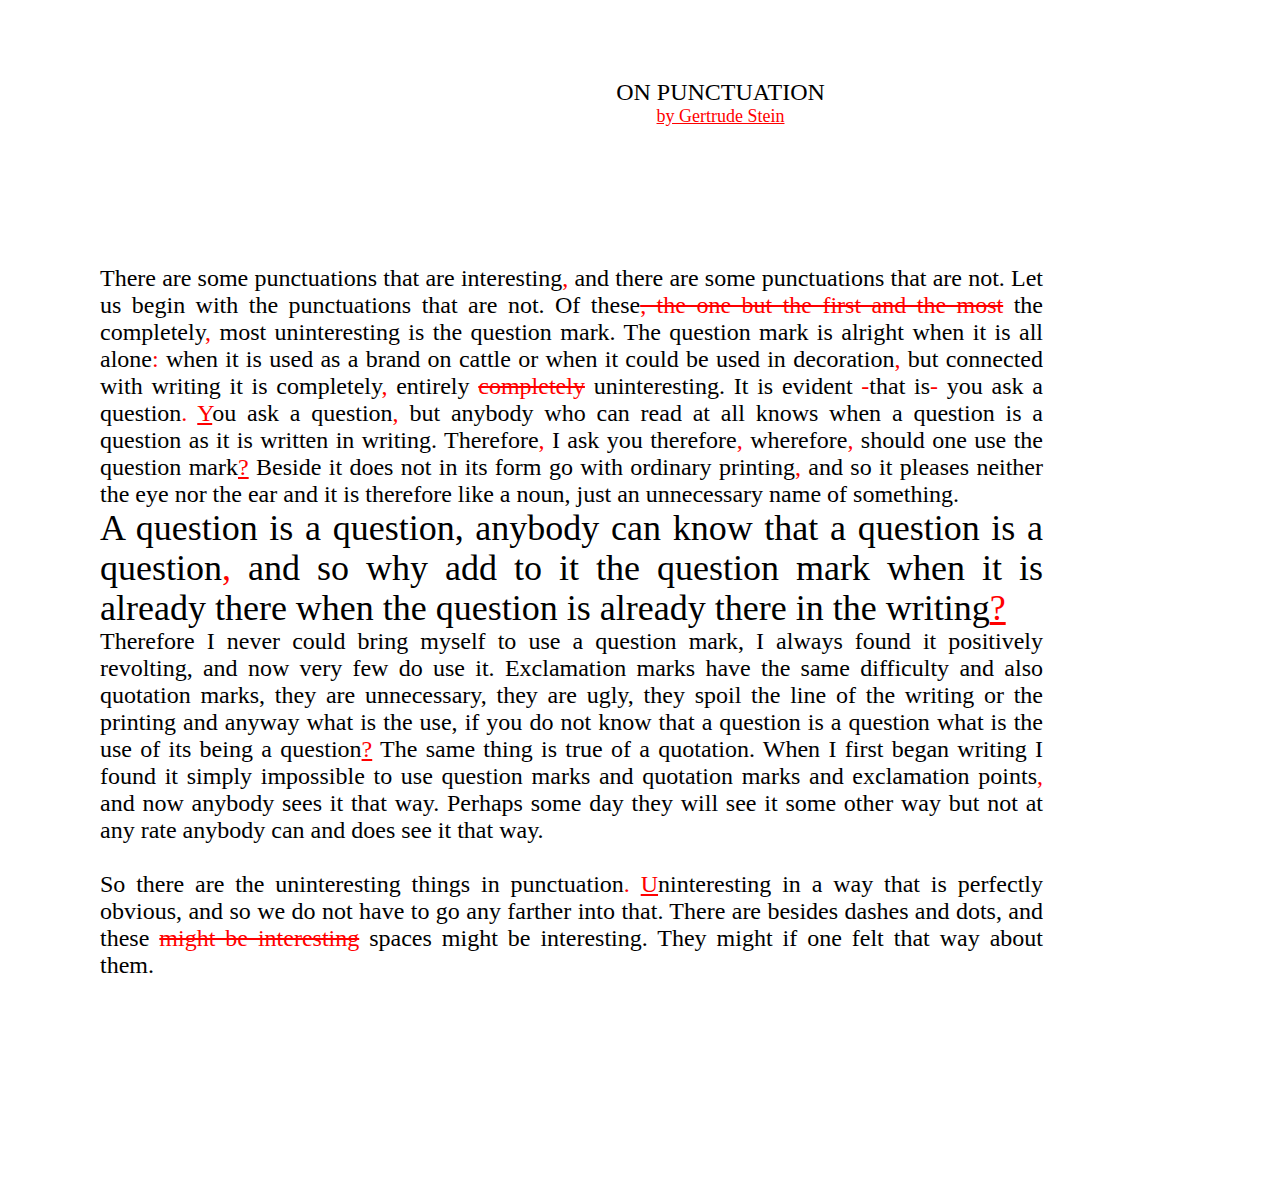
==== index2.html @ cead045f "first commit" ====
<!DOCTYPE html>
<html lang="en">
<head>
    <meta charset="UTF-8">
    <meta name="viewport" content="width=device-width, initial-scale=1.0">
    <link rel="stylesheet" href="normalize.css">
    <link rel="stylesheet" href="style2.css">
    <title>On Punctuation</title>
    <style>
        .thediv {
            text-align: justify;
            position: absolute;
            width: 943px;
            height: 350px;
            left: 100px;
            top: 265px;
            font-family: Ovo;
            font-style: normal;
            font-weight: normal;
            font-size: 24px;
            line-height: 27px;
            color: #000000;
        }
        body {
            Width: 1440px;
            Height: 1197px;
        }
        </style>
</head>
<body>
    <a href="index.html"><h1>ON PUNCTUATION</h1>
    <p>by Gertrude Stein</p></a>
    <div class="thediv">
        There are some punctuations that are interesting<span class="redtext">,</span> and there are some punctuations that are not. Let us begin with the punctuations that are not. Of these<span class="redtext"><s>, the one but the first and the most</s></span> the completely<span class="redtext">,</span> 
        most uninteresting is the question mark. The question mark is alright when it is all alone<span class="redtext">:</span> when it is used as a brand on cattle or when it could be used in decoration<span class="redtext">,</span> but connected with writing it is completely<span class="redtext">,</span> 
        entirely <span class="redtext"><s>completely</s></span> uninteresting. It is evident <span class="redtext">-</span>that is<span class="redtext">-</span> you ask a question<span class="redtext">. <u>Y</u></span>ou ask a question<span class="redtext">,</span> but anybody who can read at all knows when a question is a question as it is written in writing. 
        Therefore<span class="redtext">,</span> I ask you therefore<span class="redtext">,</span> wherefore<span class="redtext">,</span> should one use the question mark<span class="redtext"><u>?</u></span> Beside it does not in its form go with ordinary printing<span class="redtext">,</span> and so it pleases neither the eye nor the ear and it is therefore like a noun, just an unnecessary name of something. 
        <br>
        <span class="largetext">A question is a question, anybody can know that a question is a question<span class="redtext">,</span> and so why add to it the question mark when it is already there when the question is already there in the writing<span class="redtext"><u>?</u></span></span> 
        <br>
        Therefore I never could bring myself to use a question mark, I always found it positively revolting, and now very few do use it. Exclamation marks have the same difficulty and also quotation marks, 
        they are unnecessary, they are ugly, they spoil the line of the writing or the printing and anyway what is the use, if you do not know that a question is a question what is the use of its being a question<span class="redtext"><u>?</u></span> 
        The same thing is true of a quotation. When I first began writing I found it simply impossible to use question marks and quotation marks and exclamation points<span class="redtext">,</span> and now anybody sees it that way. 
        Perhaps some day they will see it some other way but not at any rate anybody can and does see it that way. 
        <br>
        <br>
        So there are the uninteresting things in punctuation<span class="redtext">. <u>U</u></span>ninteresting in a way that is perfectly obvious, 
        and so we do not have to go any farther into that. There are besides dashes and dots, and these <span class="redtext"><s>might be interesting</s></span> spaces might be interesting. They might if one felt that way about them. 
    </div>
    <a href="index2.html">
    <span class="circle1"></span></a>
    <a href="index3.html">
    <span class="circle2"></span></a>
    <a href="index4.html">
    <span class="circle3"></span></a>
    <a href="index5.html">
    <span class="circle4"></span></a>
    <a href="index6.html">
    <span class="circle5"></span></a>
    <a href="index7.html">
    <span class="circle6"></span></a>
    <h2>?</h2>

</body>
</html>
---- style2.css ----
@font-face {
    font-family: 'Ovo';
    src: url('Ovo.eot');
    src: url('Ovo.eot?#iefix') format('embedded-opentype'),
        url('Ovo.woff2') format('woff2'),
        url('Ovo.woff') format('woff'),
        url('Ovo.ttf') format('truetype'),
        url('Ovo.svg#Ovo') format('svg');
    font-weight: normal;
    font-style: normal;
    font-display: swap;
}
body, html {
    position: relative;
    width: 1440px;
    height: 900px;
    background: #FFFFFF;
    font-family: 'Ovo';
    color: black;
}
h1 {
    position: absolute;
    width: 645px;
    height: 277px;
    left: 398px;
    top: 63px;
    font-family: Ovo;
    font-style: normal;
    font-weight: normal;
    font-size: 24px;
    line-height: 27px;
    text-align: center;
    color: #000000;
}
p{
    position: absolute;
    width: 645px;
    height: 277px;
    left: 398px;
    top: 88px;
    font-family: Times;
    font-style: normal;
    font-weight: normal;
    font-size: 18px;
    line-height: 21px;
    text-align: center;
    text-decoration-line: underline;
    color: #FF0000;
}
.redtext {
    color: #FF0000;
}
.largetext {
    font-size: 36px;
    line-height: 40px;
}
.circle1 {
    position: absolute;
    width: 100px;
    height: 100px;
    left: 1331px;
    top: 238px;
    background: #FFFFFF;
    border: 2px solid #000000;
    border-radius: 50%;
    box-sizing: border-box;
}
.circle2 {
    position: absolute;
    width: 100px;
    height: 100px;
    left: 1389px;
    top: 358px;
    background: #FFF6F6;
    border: 2px solid #000000;
    border-radius: 50%;
    box-sizing: border-box;
}
.circle3 {
    position: absolute;
    width: 100px;
    height: 100px;
    left: 1389px;
    top: 478px;
    background: #FFE3E3;;
    border: 2px solid #000000;
    border-radius: 50%;
    box-sizing: border-box;
}
.circle4 {
    position: absolute;
    width: 100px;
    height: 100px;
    left: 1389px;
    top: 597px;
    background: #FFC8C8;
    border: 2px solid #000000;
    border-radius: 50%;
    box-sizing: border-box;
}
.circle5 {
    position: absolute;
    width: 100px;
    height: 100px;
    left: 1389px;
    top: 716px;
    background: #FF9090;
    border: 2px solid #000000;
    border-radius: 50%;
    box-sizing: border-box;
}
.circle6 {
    position: absolute;
    width: 100px;
    height: 100px;
    left: 1389px;
    top: 836px;
    background: #FF4B4B;
    border: 2px solid #000000;
    border-radius: 50%;
    box-sizing: border-box;
}
h2 {
    position: absolute;
    width: 471px;
    height: 162px;
    left: 1145px;
    top: 203px;
    font-family: Times;
    font-style: normal;
    font-weight: normal;
    font-size: 64px;
    line-height: 74px;
    text-align: center;
    color: #000000;
}
h3 {
    
}
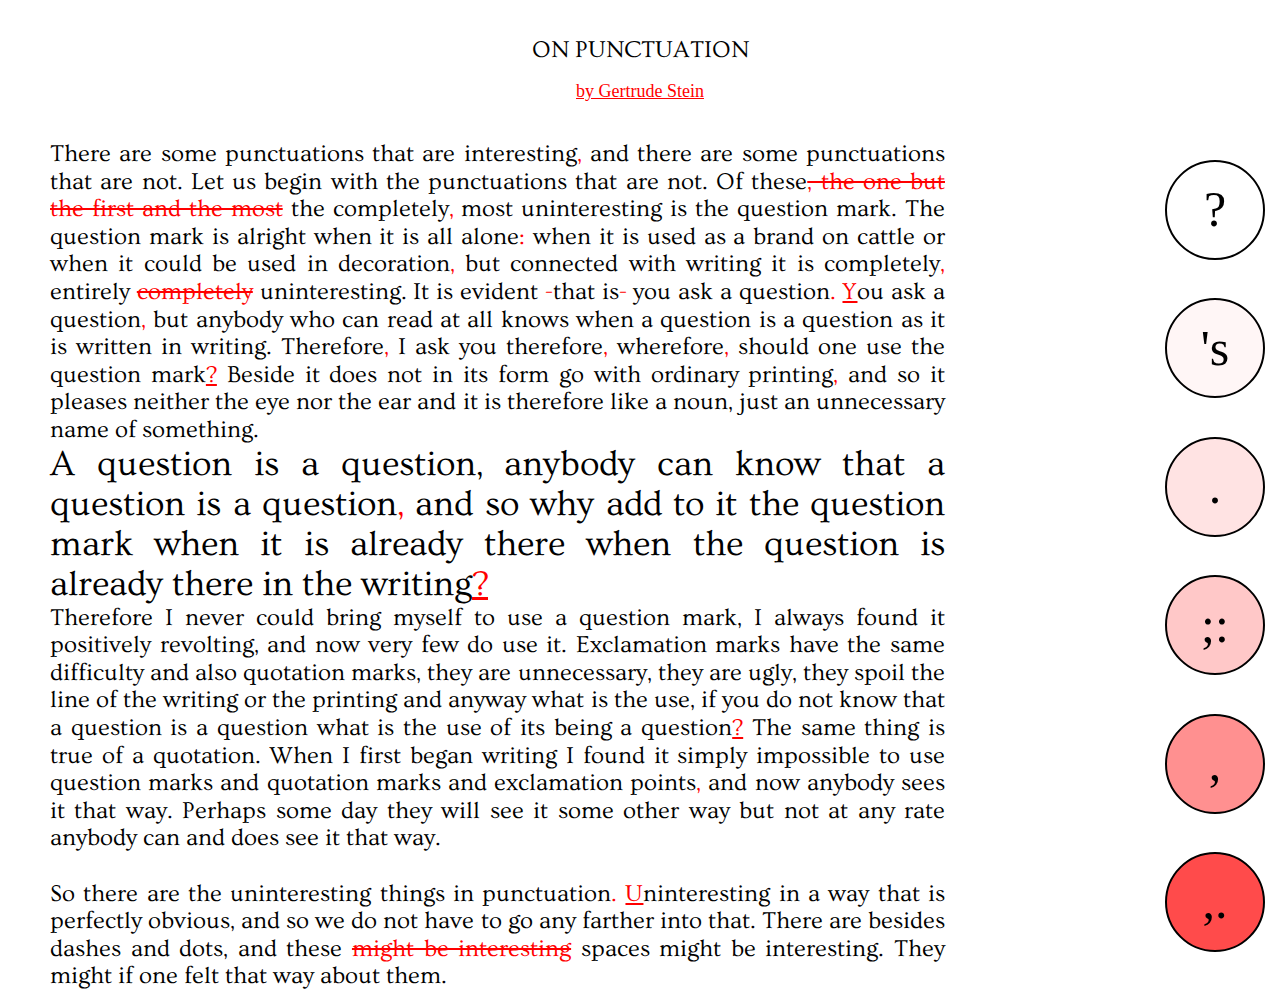
==== commit 106b8ca3: "second commit" ====
--- a/index2.html
+++ b/index2.html
@@ -7,59 +7,68 @@
     <link rel="stylesheet" href="style2.css">
     <title>On Punctuation</title>
     <style>
-        .thediv {
-            text-align: justify;
-            position: absolute;
-            width: 943px;
-            height: 350px;
-            left: 100px;
-            top: 265px;
-            font-family: Ovo;
+        .div1 {
+            font-family: 'Times New Roman', Times, serif;
             font-style: normal;
             font-weight: normal;
-            font-size: 24px;
-            line-height: 27px;
-            color: #000000;
+            font-size: 50px;
         }
-        body {
-            Width: 1440px;
-            Height: 1197px;
-        }
-        </style>
+    </style>
 </head>
 <body>
-    <a href="index.html"><h1>ON PUNCTUATION</h1>
-    <p>by Gertrude Stein</p></a>
-    <div class="thediv">
-        There are some punctuations that are interesting<span class="redtext">,</span> and there are some punctuations that are not. Let us begin with the punctuations that are not. Of these<span class="redtext"><s>, the one but the first and the most</s></span> the completely<span class="redtext">,</span> 
-        most uninteresting is the question mark. The question mark is alright when it is all alone<span class="redtext">:</span> when it is used as a brand on cattle or when it could be used in decoration<span class="redtext">,</span> but connected with writing it is completely<span class="redtext">,</span> 
-        entirely <span class="redtext"><s>completely</s></span> uninteresting. It is evident <span class="redtext">-</span>that is<span class="redtext">-</span> you ask a question<span class="redtext">. <u>Y</u></span>ou ask a question<span class="redtext">,</span> but anybody who can read at all knows when a question is a question as it is written in writing. 
-        Therefore<span class="redtext">,</span> I ask you therefore<span class="redtext">,</span> wherefore<span class="redtext">,</span> should one use the question mark<span class="redtext"><u>?</u></span> Beside it does not in its form go with ordinary printing<span class="redtext">,</span> and so it pleases neither the eye nor the ear and it is therefore like a noun, just an unnecessary name of something. 
-        <br>
-        <span class="largetext">A question is a question, anybody can know that a question is a question<span class="redtext">,</span> and so why add to it the question mark when it is already there when the question is already there in the writing<span class="redtext"><u>?</u></span></span> 
-        <br>
-        Therefore I never could bring myself to use a question mark, I always found it positively revolting, and now very few do use it. Exclamation marks have the same difficulty and also quotation marks, 
-        they are unnecessary, they are ugly, they spoil the line of the writing or the printing and anyway what is the use, if you do not know that a question is a question what is the use of its being a question<span class="redtext"><u>?</u></span> 
-        The same thing is true of a quotation. When I first began writing I found it simply impossible to use question marks and quotation marks and exclamation points<span class="redtext">,</span> and now anybody sees it that way. 
-        Perhaps some day they will see it some other way but not at any rate anybody can and does see it that way. 
-        <br>
-        <br>
-        So there are the uninteresting things in punctuation<span class="redtext">. <u>U</u></span>ninteresting in a way that is perfectly obvious, 
-        and so we do not have to go any farther into that. There are besides dashes and dots, and these <span class="redtext"><s>might be interesting</s></span> spaces might be interesting. They might if one felt that way about them. 
+    <div class="flex-container1">
+        <a href="index.html"><h1>ON PUNCTUATION</h1>
+        <p>by Gertrude Stein</p></a>
     </div>
-    <a href="index2.html">
-    <span class="circle1"></span></a>
-    <a href="index3.html">
-    <span class="circle2"></span></a>
-    <a href="index4.html">
-    <span class="circle3"></span></a>
-    <a href="index5.html">
-    <span class="circle4"></span></a>
-    <a href="index6.html">
-    <span class="circle5"></span></a>
-    <a href="index7.html">
-    <span class="circle6"></span></a>
-    <h2>?</h2>
-
+    <div class="outer-container">
+        <div class="flex-container2">
+            <div>
+                There are some punctuations that are interesting<span class="redtext">,</span> and there are some punctuations that are not. Let us begin with the punctuations that are not. Of these<span class="redtext"><s>, the one but the first and the most</s></span> the completely<span class="redtext">,</span> 
+                most uninteresting is the question mark. The question mark is alright when it is all alone<span class="redtext">:</span> when it is used as a brand on cattle or when it could be used in decoration<span class="redtext">,</span> but connected with writing it is completely<span class="redtext">,</span> 
+                entirely <span class="redtext"><s>completely</s></span> uninteresting. It is evident <span class="redtext">-</span>that is<span class="redtext">-</span> you ask a question<span class="redtext">. <u>Y</u></span>ou ask a question<span class="redtext">,</span> but anybody who can read at all knows when a question is a question as it is written in writing. 
+                Therefore<span class="redtext">,</span> I ask you therefore<span class="redtext">,</span> wherefore<span class="redtext">,</span> should one use the question mark<span class="redtext"><u>?</u></span> Beside it does not in its form go with ordinary printing<span class="redtext">,</span> and so it pleases neither the eye nor the ear and it is therefore like a noun, just an unnecessary name of something. 
+                <br>
+                <span class="largetext">A question is a question, anybody can know that a question is a question<span class="redtext">,</span> and so why add to it the question mark when it is already there when the question is already there in the writing<span class="redtext"><u>?</u></span></span> 
+                <br>
+                Therefore I never could bring myself to use a question mark, I always found it positively revolting, and now very few do use it. Exclamation marks have the same difficulty and also quotation marks, 
+                they are unnecessary, they are ugly, they spoil the line of the writing or the printing and anyway what is the use, if you do not know that a question is a question what is the use of its being a question<span class="redtext"><u>?</u></span> 
+                The same thing is true of a quotation. When I first began writing I found it simply impossible to use question marks and quotation marks and exclamation points<span class="redtext">,</span> and now anybody sees it that way. 
+                Perhaps some day they will see it some other way but not at any rate anybody can and does see it that way. 
+                <br>
+                <br>
+                So there are the uninteresting things in punctuation<span class="redtext">. <u>U</u></span>ninteresting in a way that is perfectly obvious, 
+                and so we do not have to go any farther into that. There are besides dashes and dots, and these <span class="redtext"><s>might be interesting</s></span> spaces might be interesting. They might if one felt that way about them.</h2> 
+            </div>
+        </div>
+        <div class="flex-container3">
+            <div class="wrap">
+                <div class="container">
+                    <a href="index2.html" class="circle circle1 box">
+                        <div class= "div1">?</div>
+                    </a>
+                    <br>
+                    <a href="index3.html" class="circle circle2 box">
+                        <div class= "div1">'s</div>
+                    </a>
+                    <br>
+                    <a href="index4.html" class="circle circle3 box">
+                        <div class= "div1">.</div>
+                    </a>
+                    <br>
+                    <a href="index5.html" class="circle circle4 box">
+                        <div class= "div1">;:</div>
+                    </a>
+                    <br>
+                    <a href="index6.html" class="circle circle5 box">
+                        <div class= "div1">,</div>
+                    </a>
+                    <br>
+                    <a href="index7.html" class="circle circle6 box">
+                        <div class= "div1">,.</div>
+                    </a>
+                </div>
+            </div>
+        </div>
+    </div>
 </body>
 </html>--- a/style2.css
+++ b/style2.css
@@ -12,19 +12,63 @@
 }
 body, html {
     position: relative;
-    width: 1440px;
-    height: 900px;
     background: #FFFFFF;
     font-family: 'Ovo';
     color: black;
 }
+.flex-container1 {
+    display: flex;
+    flex-wrap: wrap;
+    justify-content: center;
+    padding-top: 20px;
+    padding-bottom: 20px;
+}
+.outer-container{
+    display: flex;  
+    flex-direction: row;
+}
+.flex-container2 {
+    font-display: flex;
+    flex-wrap: wrap;
+    justify-content: left;
+    padding-left: 50px;
+    padding-right: 200px;
+    font-family: 'Ovo';
+    text-align: justify;
+    font-size: 24px;
+}
+.flex-container3 {
+    display: flex;
+    flex-flow: column wrap;
+    align-content: flex-end;
+    padding-right: 15px;
+} 
+a:link {
+    color: black;
+}
+a:visited {
+    color: black;
+}
+a:hover {
+    color: #FF0000;
+}
+a:active {
+    color: black;
+}
+a:hover {
+    text-decoration: none;
+}
+a:active {
+    text-decoration: none;
+}
+a:link {
+    text-decoration: none;
+}
+a:visited {
+    text-decoration: none;
+}
 h1 {
-    position: absolute;
-    width: 645px;
-    height: 277px;
-    left: 398px;
-    top: 63px;
-    font-family: Ovo;
+    font-family: 'Ovo';
     font-style: normal;
     font-weight: normal;
     font-size: 24px;
@@ -33,11 +77,6 @@
     color: #000000;
 }
 p{
-    position: absolute;
-    width: 645px;
-    height: 277px;
-    left: 398px;
-    top: 88px;
     font-family: Times;
     font-style: normal;
     font-weight: normal;
@@ -49,83 +88,83 @@
 }
 .redtext {
     color: #FF0000;
+    
+}
+.whitetext {
+    color: white;
 }
 .largetext {
     font-size: 36px;
     line-height: 40px;
 }
-.circle1 {
-    position: absolute;
+.wrap {
+    margin: 10px;
+}
+.container {
+    display: inline-block;
+    width: 100px;
+}
+.box {
+    border-radius: 50%;
+    height: 10px;
+    margin: 10px;
+    width: 10px;
+}
+.circle {
+    background: #aaa;
+    align-items: center;
+    display: flex;
     width: 100px;
     height: 100px;
-    left: 1331px;
-    top: 238px;
+    justify-content: center;
+}
+.wrap:hover .box {
+    transform: scale(1.25);
+  }
+.circle1 {
     background: #FFFFFF;
     border: 2px solid #000000;
     border-radius: 50%;
     box-sizing: border-box;
+    transition: 300ms;
 }
 .circle2 {
-    position: absolute;
-    width: 100px;
-    height: 100px;
-    left: 1389px;
-    top: 358px;
     background: #FFF6F6;
     border: 2px solid #000000;
     border-radius: 50%;
     box-sizing: border-box;
+    transition: 600ms;
 }
 .circle3 {
-    position: absolute;
-    width: 100px;
-    height: 100px;
-    left: 1389px;
-    top: 478px;
     background: #FFE3E3;;
     border: 2px solid #000000;
     border-radius: 50%;
     box-sizing: border-box;
+    transition: 900ms;
+
 }
 .circle4 {
-    position: absolute;
-    width: 100px;
-    height: 100px;
-    left: 1389px;
-    top: 597px;
     background: #FFC8C8;
     border: 2px solid #000000;
     border-radius: 50%;
     box-sizing: border-box;
+    transition: 1200ms;
 }
 .circle5 {
-    position: absolute;
-    width: 100px;
-    height: 100px;
-    left: 1389px;
-    top: 716px;
     background: #FF9090;
     border: 2px solid #000000;
     border-radius: 50%;
     box-sizing: border-box;
+    transition: 1500ms;
 }
 .circle6 {
-    position: absolute;
-    width: 100px;
-    height: 100px;
-    left: 1389px;
-    top: 836px;
     background: #FF4B4B;
     border: 2px solid #000000;
     border-radius: 50%;
     box-sizing: border-box;
+    transition: 1800ms;
 }
 h2 {
-    position: absolute;
-    width: 471px;
-    height: 162px;
-    left: 1145px;
-    top: 203px;
     font-family: Times;
     font-style: normal;
     font-weight: normal;
@@ -134,6 +173,22 @@
     text-align: center;
     color: #000000;
 }
-h3 {
-    
+@media (max-width: 480px) {
+    html, body {
+        /* overflow-x: hidden; */
+    }
+    .largetext {
+        font-size: 20px;
+        line-height: normal;
+    }
+    .flex-container2 {
+        font-display: flex;
+        flex-wrap: wrap;
+        justify-content: left;
+        padding-left: 25px;
+        padding-right: 50px;
+        font-family: 'Ovo';
+        text-align: justify;
+        font-size: 12px;
+    }
 }